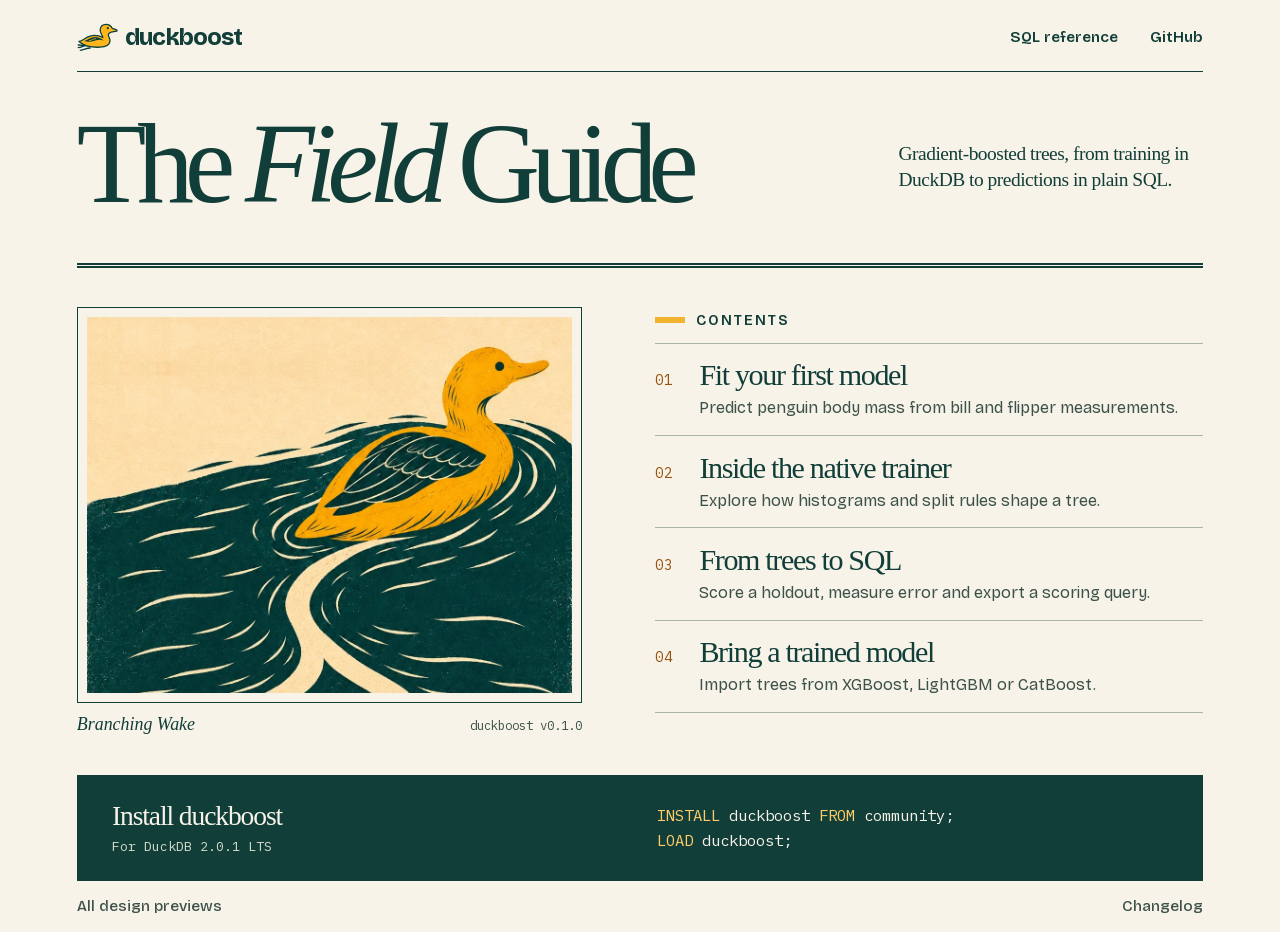
==== design-previews/field-guide/index.html @ 10c16851 "Preview three Branching Wake homepage directions for duckboost" ====
<!doctype html>
<html lang="en">
<head>
  <meta charset="utf-8">
  <meta name="viewport" content="width=device-width, initial-scale=1">
  <meta name="theme-color" content="#f7f3e8">
  <meta name="description" content="A field guide to duckboost. Learn to train boosted trees in DuckDB, score your data and export the fitted model as plain SQL.">
  <title>The Field Guide · duckboost</title>
  <link rel="icon" href="../assets/favicon.png" sizes="32x32">
  <link rel="icon" href="../assets/favicon.svg" type="image/svg+xml">
  <link rel="apple-touch-icon" href="../assets/apple-touch-icon.png">
  <link rel="stylesheet" href="../assets/fonts.css">
  <link rel="stylesheet" href="style.css">
</head>
<body>
  <a class="skip" href="#main">Skip to content</a>
  <div class="sheet">
    <header class="topbar">
      <a class="brand" href="./index.html" aria-label="duckboost field guide home">
        <img src="../assets/duck-mark.svg" alt="" width="43" height="38">
        <span>duckboost</span>
      </a>
      <nav class="primary-nav" aria-label="Main navigation">
        <a href="https://javorraca.github.io/duckboost/reference.html">SQL reference</a>
        <a href="https://github.com/JavOrraca/duckboost">GitHub</a>
      </nav>
    </header>

    <main id="main">
      <header class="masthead">
        <h1>The <em>Field</em> Guide</h1>
        <p>Gradient-boosted trees, from training in DuckDB to predictions in plain SQL.</p>
      </header>

      <div class="spread">
        <figure class="frontispiece">
          <div class="mat">
            <img class="print" src="../assets/portrait-print.webp" alt="A golden duck swims across dark teal water, leaving a wake shaped like a branching tree." fetchpriority="high">
          </div>
          <figcaption>
            <cite>Branching Wake</cite>
            <span>duckboost v0.1.0</span>
          </figcaption>
        </figure>

        <section class="directory" aria-labelledby="contents-heading">
          <div class="section-heading">
            <span class="rubric-rule" aria-hidden="true"></span>
            <h2 id="contents-heading">Contents</h2>
          </div>
          <ol class="chapters">
            <li>
              <a href="https://javorraca.github.io/duckboost/getting-started.html">
                <span class="folio" aria-hidden="true">01</span>
                <span class="entry"><strong>Fit your first model</strong><small>Predict penguin body mass from bill and flipper measurements.</small></span>
              </a>
            </li>
            <li>
              <a href="https://javorraca.github.io/duckboost/vignettes/native-trainer.html">
                <span class="folio" aria-hidden="true">02</span>
                <span class="entry"><strong>Inside the native trainer</strong><small>Explore how histograms and split rules shape a tree.</small></span>
              </a>
            </li>
            <li>
              <a href="https://javorraca.github.io/duckboost/vignettes/train-predict-export.html">
                <span class="folio" aria-hidden="true">03</span>
                <span class="entry"><strong>From trees to SQL</strong><small>Score a holdout, measure error and export a scoring query.</small></span>
              </a>
            </li>
            <li>
              <a href="https://javorraca.github.io/duckboost/vignettes/import-dumps.html">
                <span class="folio" aria-hidden="true">04</span>
                <span class="entry"><strong>Bring a trained model</strong><small>Import trees from XGBoost, LightGBM or CatBoost.</small></span>
              </a>
            </li>
          </ol>
        </section>
      </div>

      <section class="install" aria-labelledby="install-heading">
        <div>
          <h2 id="install-heading">Install duckboost</h2>
          <p>For DuckDB 2.0.1 LTS</p>
        </div>
        <pre><code><span>INSTALL</span> duckboost <span>FROM</span> community;
<span>LOAD</span> duckboost;</code></pre>
      </section>
    </main>

    <footer>
      <a href="../index.html">All design previews</a>
      <a href="https://javorraca.github.io/duckboost/changelog.html">Changelog</a>
    </footer>
  </div>
</body>
</html>
---- design-previews/assets/fonts.css ----
@font-face {
  font-family: "Bricolage Grotesque";
  src: url("bricolage-grotesque-latin.woff2") format("woff2");
  font-style: normal;
  font-weight: 400 800;
  font-display: swap;
}
@font-face {
  font-family: "IBM Plex Mono";
  src: url("ibm-plex-mono-latin.woff2") format("woff2");
  font-style: normal;
  font-weight: 400;
  font-display: swap;
}
---- design-previews/field-guide/style.css ----
:root {
  --paper: #f7f3e8;
  --ink: #123e39;
  --body: #3c5149;
  --rule: #adb6a4;
  --accent: #97500d;
  --sun: #efb32e;
  --sans: "Bricolage Grotesque", Arial, sans-serif;
  --serif: Georgia, "Times New Roman", serif;
  --mono: "IBM Plex Mono", ui-monospace, monospace;
  color-scheme: light;
  font-family: var(--sans);
  color: var(--ink);
  background: var(--paper);
}

* { box-sizing: border-box; }
body { margin: 0; }
a { color: inherit; text-decoration-thickness: 1px; text-underline-offset: .22em; }
a:focus-visible { outline: 3px solid var(--accent); outline-offset: 5px; }
::selection { color: var(--ink); background: #f3ca69; }

.skip {
  position: absolute;
  top: .5rem;
  left: .5rem;
  z-index: 1;
  padding: .7rem 1rem;
  background: white;
  transform: translateY(-180%);
}
.skip:focus { transform: none; }
.sheet { width: min(88%, 84rem); margin-inline: auto; }

.topbar {
  display: flex;
  align-items: center;
  justify-content: space-between;
  gap: 1.5rem;
  padding: 1.2rem 0 1.05rem;
  border-bottom: 1px solid var(--ink);
}
.brand, .primary-nav { display: flex; align-items: center; }
.brand {
  gap: .42rem;
  font-size: 1.5rem;
  font-weight: 750;
  letter-spacing: -.035em;
  text-decoration: none;
}
.brand img { width: 2.6rem; height: 2.2rem; object-fit: contain; }
.primary-nav { gap: clamp(1rem, 2.5vw, 2.25rem); }
.primary-nav a, footer a { text-decoration: none; font-size: .96rem; font-weight: 600; }
.primary-nav a:hover, footer a:hover { text-decoration: underline; }

.masthead {
  display: grid;
  grid-template-columns: minmax(0, 2.15fr) minmax(14rem, .85fr);
  align-items: center;
  gap: clamp(1.5rem, 4vw, 4.5rem);
  padding: clamp(1.75rem, 2.8vw, 2.8rem) 0 clamp(2rem, 3.4vw, 3.5rem);
  border-bottom: 5px double var(--ink);
}
h1, h2, p, ol, figure, pre { margin: 0; }
h1 {
  font: 400 clamp(4rem, 8.9vw, 8.75rem)/.98 var(--serif);
  letter-spacing: -.082em;
  white-space: nowrap;
}
h1 em { font-weight: 400; }
.masthead p {
  max-width: 23rem;
  margin-top: .4rem;
  font: 400 clamp(1.2rem, 1.52vw, 1.6rem)/1.35 var(--serif);
  letter-spacing: -.025em;
  text-wrap: pretty;
}
.spread {
  display: grid;
  grid-template-columns: minmax(0, .96fr) minmax(0, 1.04fr);
  gap: clamp(2rem, 5.7vw, 6rem);
  padding: clamp(1.9rem, 3vw, 3.1rem) 0;
  align-items: start;
}
.frontispiece { min-width: 0; }
.mat {
  padding: clamp(.45rem, .7vw, .7rem);
  border: 1px solid var(--ink);
}
.print {
  display: block;
  width: 100%;
  aspect-ratio: 1.29;
  object-fit: cover;
  object-position: 50% 12%;
  background: #efcc8a;
}
figcaption {
  display: flex;
  justify-content: space-between;
  align-items: baseline;
  flex-wrap: wrap;
  gap: .5rem;
  margin-top: .65rem;
}
figcaption cite { font: italic 1.12rem/1.3 var(--serif); }
figcaption span { font: .78rem/1.5 var(--mono); color: var(--body); }
.section-heading { display: flex; gap: .7rem; align-items: center; padding: .2rem 0 .8rem; }
.rubric-rule { height: .42rem; width: 1.85rem; background: var(--sun); }
.section-heading h2 {
  font: 600 .91rem/1.4 var(--sans);
  letter-spacing: .115em;
  text-transform: uppercase;
}
.chapters { list-style: none; padding: 0; }
.chapters li { border-top: 1px solid var(--rule); }
.chapters li:last-child { border-bottom: 1px solid var(--rule); }
.chapters a {
  display: grid;
  grid-template-columns: 2.4rem minmax(0, 1fr);
  gap: .35rem;
  align-items: baseline;
  padding: clamp(.7rem, 1.2vw, 1.25rem) 0;
  text-decoration: none;
}
.folio { font: .89rem/1.5 var(--mono); color: var(--accent); }
.entry strong {
  display: block;
  font: 400 clamp(1.5rem, 2.35vw, 2.45rem)/1.12 var(--serif);
  letter-spacing: -.045em;
}
.entry small {
  display: block;
  margin-top: .28rem;
  color: var(--body);
  font-size: 1rem;
  line-height: 1.4;
  text-wrap: pretty;
}
.chapters a:hover .entry strong {
  text-decoration: underline;
  text-decoration-color: #b88219;
  text-decoration-thickness: .07em;
  text-underline-offset: .14em;
}

.install {
  display: grid;
  grid-template-columns: minmax(0, .96fr) minmax(0, 1.04fr);
  gap: clamp(2rem, 5.7vw, 6rem);
  background: var(--ink);
  color: var(--paper);
  padding: 1.5rem 2.2rem;
  align-items: center;
}
.install h2 { font: 400 clamp(1.65rem, 2.15vw, 2.2rem)/1.22 var(--serif); letter-spacing: -.04em; }
.install p { margin-top: .25rem; font: .83rem/1.5 var(--mono); color: #d3dbc9; }
.install pre { white-space: pre-wrap; overflow-wrap: anywhere; }
.install code { font: .98rem/1.6 var(--mono); }
.install code span { color: #ffcc69; }
footer {
  display: flex;
  justify-content: space-between;
  align-items: center;
  padding: 1.05rem 0;
  color: var(--body);
}
footer a { font-weight: 500; }

@media (max-width: 62rem) {
  .sheet { width: 91%; }
  .masthead { grid-template-columns: minmax(0, 1.8fr) minmax(14rem, 1fr); }
  .spread, .install { gap: 2rem; }
  .install { grid-template-columns: minmax(0, .85fr) minmax(0, 1.15fr); }
  .print { aspect-ratio: .94; }
  .chapters a { grid-template-columns: 1.9rem minmax(0, 1fr); }
}
@media (max-width: 46rem) {
  .sheet { width: auto; margin: 0 clamp(1.1rem, 5vw, 2rem); }
  .topbar { gap: .7rem; padding: .85rem 0; }
  .brand { font-size: 1.25rem; gap: .22rem; }
  .brand img { width: 2.05rem; height: 1.85rem; }
  .primary-nav { gap: 1rem; }
  .primary-nav a { font-size: .88rem; }
  .masthead { grid-template-columns: 1fr; gap: .72rem; padding: 1.4rem 0 1.25rem; }
  h1 { font-size: clamp(3rem, 11.6vw, 5.5rem); }
  .masthead p { margin: 0; max-width: 35rem; font-size: 1.14rem; }
  .spread { grid-template-columns: 1fr; gap: 1.55rem; padding: 1.3rem 0 1.65rem; }
  .print { aspect-ratio: 1.26; object-position: 50% 12%; }
  .section-heading { padding-bottom: .6rem; }
  .chapters a { padding: .85rem 0; grid-template-columns: 2rem minmax(0, 1fr); }
  .entry strong { font-size: 1.7rem; }
  .install { grid-template-columns: 1fr; gap: 1rem; padding: 1.3rem; }
  .install code { font-size: .9rem; }
}
@media (max-width: 22rem) {
  .sheet { margin-inline: 1rem; }
  .primary-nav { gap: .65rem; }
  .brand img { width: 1.7rem; }
}
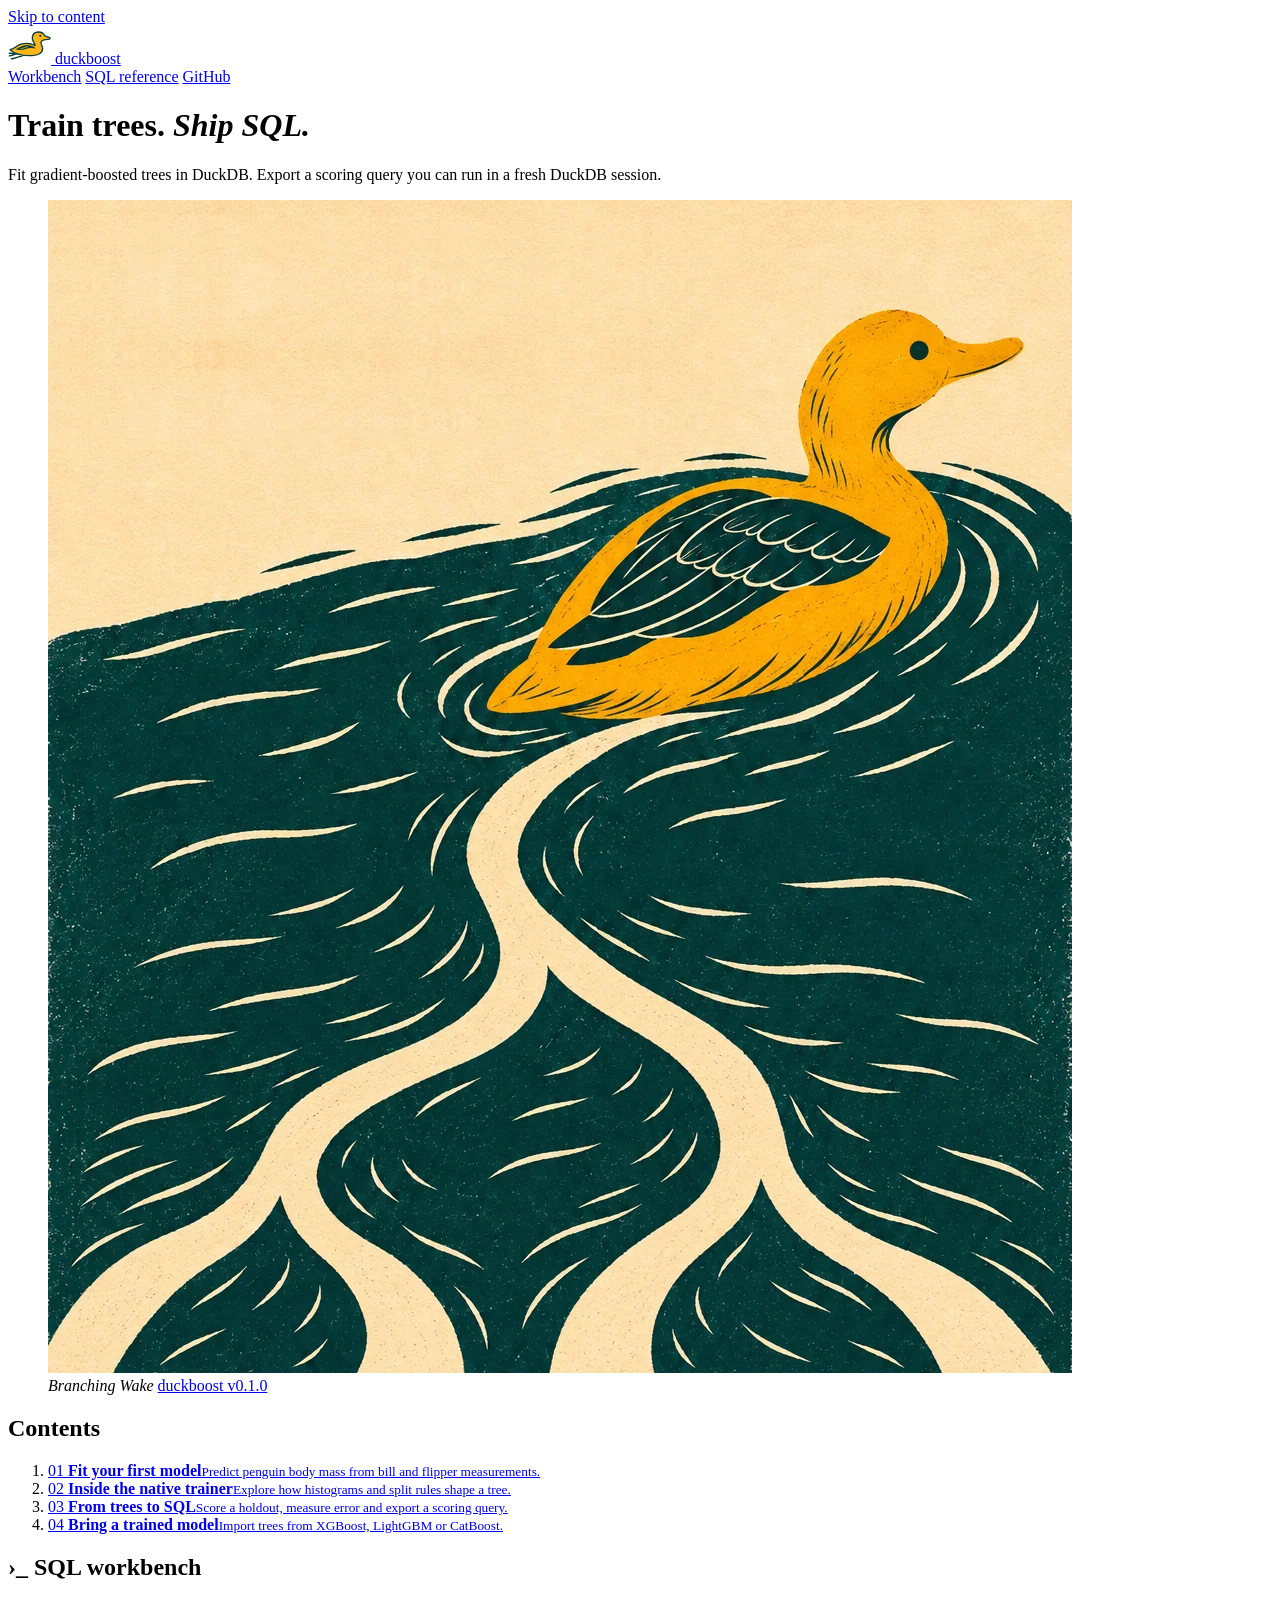
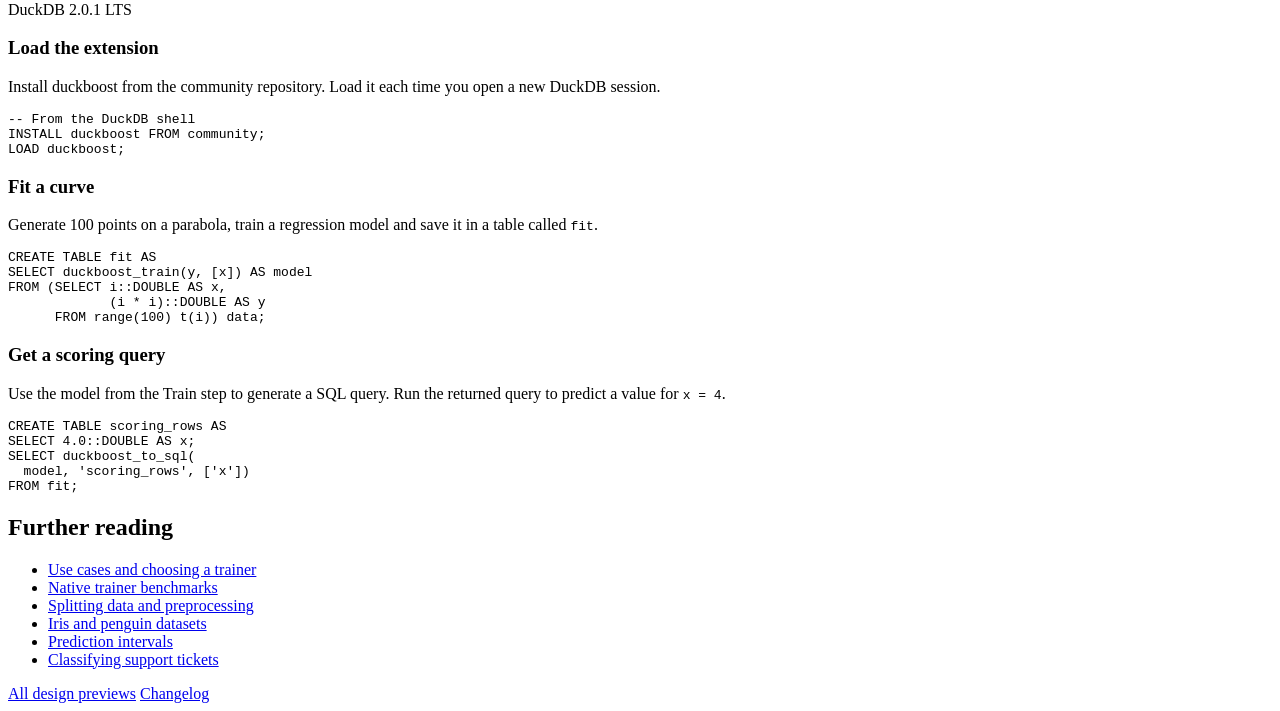
==== commit 9d56a99b: "Build the Field Guide homepage with an interactive SQL workbench" ====
--- a/design-previews/field-guide/index.html
+++ b/design-previews/field-guide/index.html
@@ -4,16 +4,18 @@
   <meta charset="utf-8">
   <meta name="viewport" content="width=device-width, initial-scale=1">
   <meta name="theme-color" content="#f7f3e8">
-  <meta name="description" content="A field guide to duckboost. Learn to train boosted trees in DuckDB, score your data and export the fitted model as plain SQL.">
-  <title>The Field Guide · duckboost</title>
+  <title>Train trees. Ship SQL. · duckboost</title>
+  <meta name="description" content="Train gradient-boosted trees inside DuckDB and export the model as plain SQL.">
   <link rel="icon" href="../assets/favicon.png" sizes="32x32">
   <link rel="icon" href="../assets/favicon.svg" type="image/svg+xml">
   <link rel="apple-touch-icon" href="../assets/apple-touch-icon.png">
   <link rel="stylesheet" href="../assets/fonts.css">
-  <link rel="stylesheet" href="style.css">
+  <link rel="stylesheet" href="edition/home.css">
+  <link rel="stylesheet" href="edition/workbench.css">
+  <script defer src="edition/workbench.js"></script>
 </head>
 <body>
-  <a class="skip" href="#main">Skip to content</a>
+<a class="skip" href="#main">Skip to content</a>
   <div class="sheet">
     <header class="topbar">
       <a class="brand" href="./index.html" aria-label="duckboost field guide home">
@@ -21,15 +23,16 @@
         <span>duckboost</span>
       </a>
       <nav class="primary-nav" aria-label="Main navigation">
+        <a href="#workbench">Workbench</a>
         <a href="https://javorraca.github.io/duckboost/reference.html">SQL reference</a>
         <a href="https://github.com/JavOrraca/duckboost">GitHub</a>
       </nav>
     </header>
 
     <main id="main">
-      <header class="masthead">
-        <h1>The <em>Field</em> Guide</h1>
-        <p>Gradient-boosted trees, from training in DuckDB to predictions in plain SQL.</p>
+      <header class="masthead quarto-title-block" id="title-block-header">
+        <h1><span>Train trees.</span> <em>Ship SQL.</em></h1>
+        <p>Fit gradient-boosted trees in DuckDB. Export a scoring query you can run in a fresh DuckDB session.</p>
       </header>
 
       <div class="spread">
@@ -39,7 +42,7 @@
           </div>
           <figcaption>
             <cite>Branching Wake</cite>
-            <span>duckboost v0.1.0</span>
+            <a href="https://javorraca.github.io/duckboost/changelog.html">duckboost v0.1.0</a>
           </figcaption>
         </figure>
 
@@ -77,14 +80,69 @@
         </section>
       </div>
 
-      <section class="install" aria-labelledby="install-heading">
-        <div>
-          <h2 id="install-heading">Install duckboost</h2>
-          <p>For DuckDB 2.0.1 LTS</p>
-        </div>
-        <pre><code><span>INSTALL</span> duckboost <span>FROM</span> community;
-<span>LOAD</span> duckboost;</code></pre>
-      </section>
+<section class="sql-workbench" id="workbench" aria-labelledby="workbench-title">
+  <header class="workbench-header">
+    <h2 id="workbench-title"><span aria-hidden="true">›_</span> SQL workbench</h2>
+    <span class="workbench-engine">DuckDB 2.0.1 LTS</span>
+  </header>
+  <div class="workbench-body">
+    <div class="workbench-tools" hidden>
+      <div role="tablist" aria-label="SQL examples">
+        <button type="button" role="tab" id="workbench-install-tab" aria-controls="workbench-install" aria-selected="true">Install</button>
+        <button type="button" role="tab" id="workbench-train-tab" aria-controls="workbench-train" aria-selected="false" tabindex="-1">Train</button>
+        <button type="button" role="tab" id="workbench-export-tab" aria-controls="workbench-export" aria-selected="false" tabindex="-1">Export</button>
+      </div>
+      <button type="button" class="workbench-copy" aria-label="Copy SQL">
+        <svg width="15" height="15" viewBox="0 0 16 16" fill="none" stroke="currentColor" stroke-width="1.35" aria-hidden="true"><rect x="5" y="5" width="8" height="9" rx="1.3"/><path d="M10 3H4a2 2 0 0 0-2 2v6"/></svg>
+        <span>Copy</span>
+      </button>
+    </div>
+    <div class="workbench-sample" id="workbench-install">
+      <div class="workbench-note">
+        <h3>Load the extension</h3>
+        <p>Install duckboost from the community repository. Load it each time you open a new DuckDB session.</p>
+      </div>
+      <pre class="workbench-code"><code><span class="workbench-comment">-- From the DuckDB shell</span>
+<span class="workbench-keyword">INSTALL</span> duckboost <span class="workbench-keyword">FROM</span> community;
+<span class="workbench-keyword">LOAD</span> duckboost;</code></pre>
+    </div>
+    <div class="workbench-sample" id="workbench-train">
+      <div class="workbench-note">
+        <h3>Fit a curve</h3>
+        <p>Generate 100 points on a parabola, train a regression model and save it in a table called <code>fit</code>.</p>
+      </div>
+      <pre class="workbench-code"><code><span class="workbench-keyword">CREATE TABLE</span> fit <span class="workbench-keyword">AS</span>
+<span class="workbench-keyword">SELECT</span> <span class="workbench-fn">duckboost_train</span>(y, [x]) <span class="workbench-keyword">AS</span> model
+<span class="workbench-keyword">FROM</span> (<span class="workbench-keyword">SELECT</span> i::DOUBLE <span class="workbench-keyword">AS</span> x,
+             (i * i)::DOUBLE <span class="workbench-keyword">AS</span> y
+      <span class="workbench-keyword">FROM</span> <span class="workbench-fn">range</span>(100) t(i)) data;</code></pre>
+    </div>
+    <div class="workbench-sample" id="workbench-export">
+      <div class="workbench-note">
+        <h3>Get a scoring query</h3>
+        <p>Use the model from the Train step to generate a SQL query. Run the returned query to predict a value for <code>x = 4</code>.</p>
+      </div>
+      <pre class="workbench-code"><code><span class="workbench-keyword">CREATE TABLE</span> scoring_rows <span class="workbench-keyword">AS</span>
+<span class="workbench-keyword">SELECT</span> 4.0::DOUBLE <span class="workbench-keyword">AS</span> x;
+<span class="workbench-keyword">SELECT</span> <span class="workbench-fn">duckboost_to_sql</span>(
+  model, <span class="workbench-str">'scoring_rows'</span>, [<span class="workbench-str">'x'</span>])
+<span class="workbench-keyword">FROM</span> fit;</code></pre>
+    </div>
+    <p class="workbench-status" role="status"></p>
+  </div>
+</section>
+
+      <nav class="reading" aria-labelledby="reading-heading">
+        <h2 id="reading-heading">Further reading</h2>
+        <ul>
+          <li><a href="https://javorraca.github.io/duckboost/use-cases.html">Use cases and choosing a trainer</a></li>
+          <li><a href="https://javorraca.github.io/duckboost/benchmarks.html">Native trainer benchmarks</a></li>
+          <li><a href="https://javorraca.github.io/duckboost/vignettes/split-and-preprocess.html">Splitting data and preprocessing</a></li>
+          <li><a href="https://javorraca.github.io/duckboost/vignettes/datasets.html">Iris and penguin datasets</a></li>
+          <li><a href="https://javorraca.github.io/duckboost/vignettes/prediction-intervals.html">Prediction intervals</a></li>
+          <li><a href="https://javorraca.github.io/duckboost/vignettes/support-tickets-text.html">Classifying support tickets</a></li>
+        </ul>
+      </nav>
     </main>
 
     <footer>
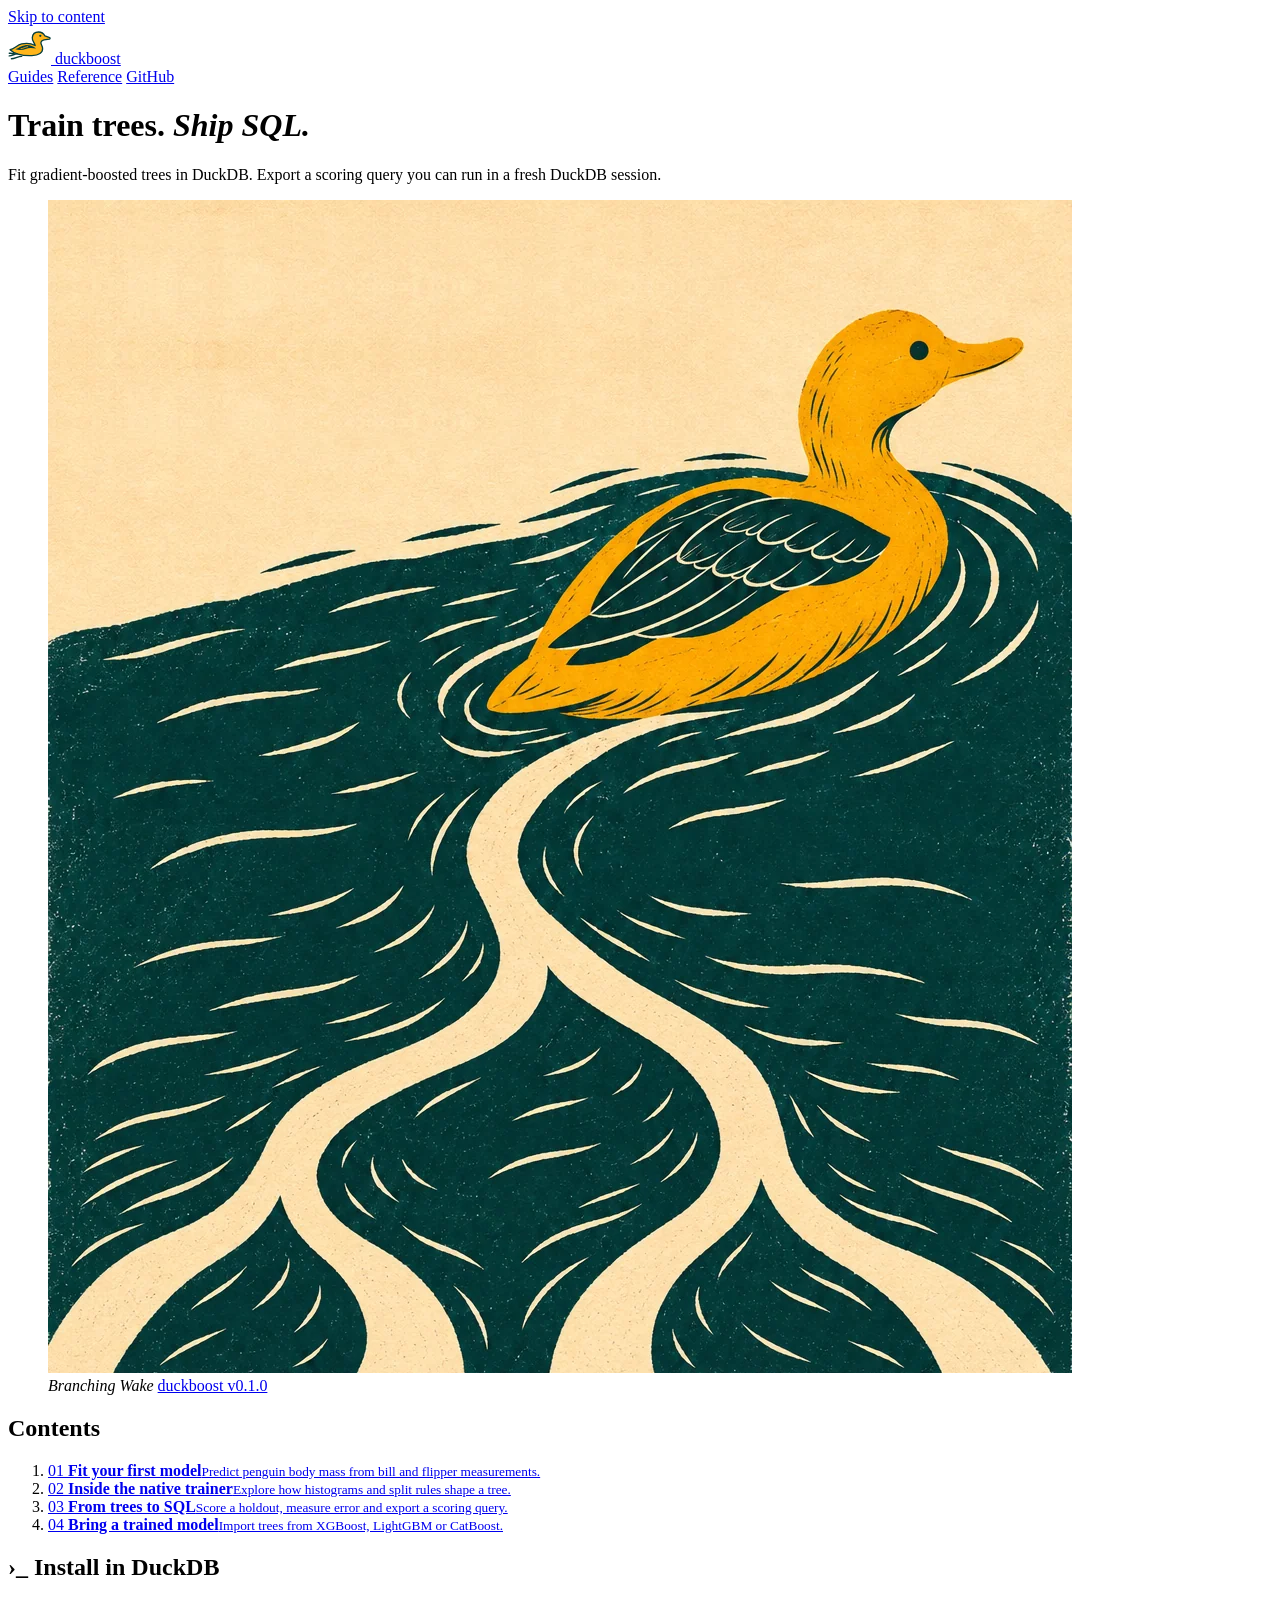
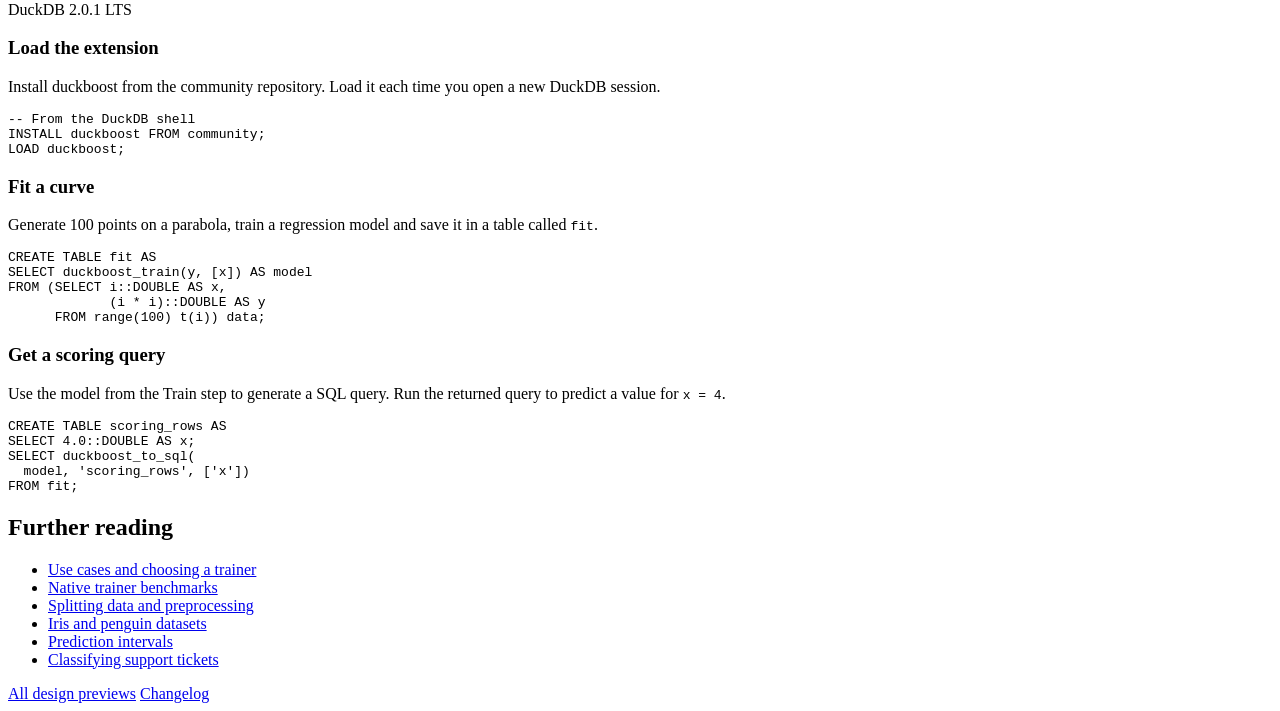
==== commit 86c0eff1: "Extend the Field Guide into guides and a searchable SQL reference" ====
--- a/design-previews/field-guide/index.html
+++ b/design-previews/field-guide/index.html
@@ -10,24 +10,24 @@
   <link rel="icon" href="../assets/favicon.svg" type="image/svg+xml">
   <link rel="apple-touch-icon" href="../assets/apple-touch-icon.png">
   <link rel="stylesheet" href="../assets/fonts.css">
-  <link rel="stylesheet" href="edition/home.css">
-  <link rel="stylesheet" href="edition/workbench.css">
-  <script defer src="edition/workbench.js"></script>
+  <link rel="stylesheet" href="site/field-guide/home.css">
+  <link rel="stylesheet" href="site/field-guide/workbench.css">
+  <script defer src="site/field-guide/workbench.js"></script>
 </head>
 <body>
+<div class="sheet">
 <a class="skip" href="#main">Skip to content</a>
-  <div class="sheet">
-    <header class="topbar">
-      <a class="brand" href="./index.html" aria-label="duckboost field guide home">
-        <img src="../assets/duck-mark.svg" alt="" width="43" height="38">
-        <span>duckboost</span>
-      </a>
-      <nav class="primary-nav" aria-label="Main navigation">
-        <a href="#workbench">Workbench</a>
-        <a href="https://javorraca.github.io/duckboost/reference.html">SQL reference</a>
-        <a href="https://github.com/JavOrraca/duckboost">GitHub</a>
-      </nav>
-    </header>
+<header class="topbar">
+  <a class="brand" href="./index.html" aria-label="duckboost home">
+    <img src="../assets/duck-mark.svg" alt="" width="43" height="38">
+    <span>duckboost</span>
+  </a>
+  <nav class="primary-nav" aria-label="Main navigation">
+    <a href="https://javorraca.github.io/duckboost/guides.html" aria-current="false">Guides</a>
+    <a href="https://javorraca.github.io/duckboost/reference.html">Reference</a>
+    <a href="https://github.com/JavOrraca/duckboost">GitHub</a>
+  </nav>
+</header>
 
     <main id="main">
       <header class="masthead quarto-title-block" id="title-block-header">
@@ -82,7 +82,7 @@
 
 <section class="sql-workbench" id="workbench" aria-labelledby="workbench-title">
   <header class="workbench-header">
-    <h2 id="workbench-title"><span aria-hidden="true">›_</span> SQL workbench</h2>
+    <h2 id="workbench-title"><span aria-hidden="true">›_</span> Install in DuckDB</h2>
     <span class="workbench-engine">DuckDB 2.0.1 LTS</span>
   </header>
   <div class="workbench-body">
@@ -150,5 +150,19 @@
       <a href="https://javorraca.github.io/duckboost/changelog.html">Changelog</a>
     </footer>
   </div>
+  <script>
+    // The standalone gallery uses the published docs until the local Pages build is available.
+    const publishedDocs = "https://javorraca.github.io/duckboost/";
+    const localDocs = new URL("site/_site/", document.baseURI);
+    const builtIcon = new Image();
+    builtIcon.onload = () => {
+      for (const link of document.querySelectorAll("a[href]")) {
+        if (link.href.startsWith(publishedDocs)) {
+          link.href = new URL(link.href.slice(publishedDocs.length), localDocs).href;
+        }
+      }
+    };
+    builtIcon.src = new URL("field-guide/assets/favicon.png", localDocs).href;
+  </script>
 </body>
 </html>
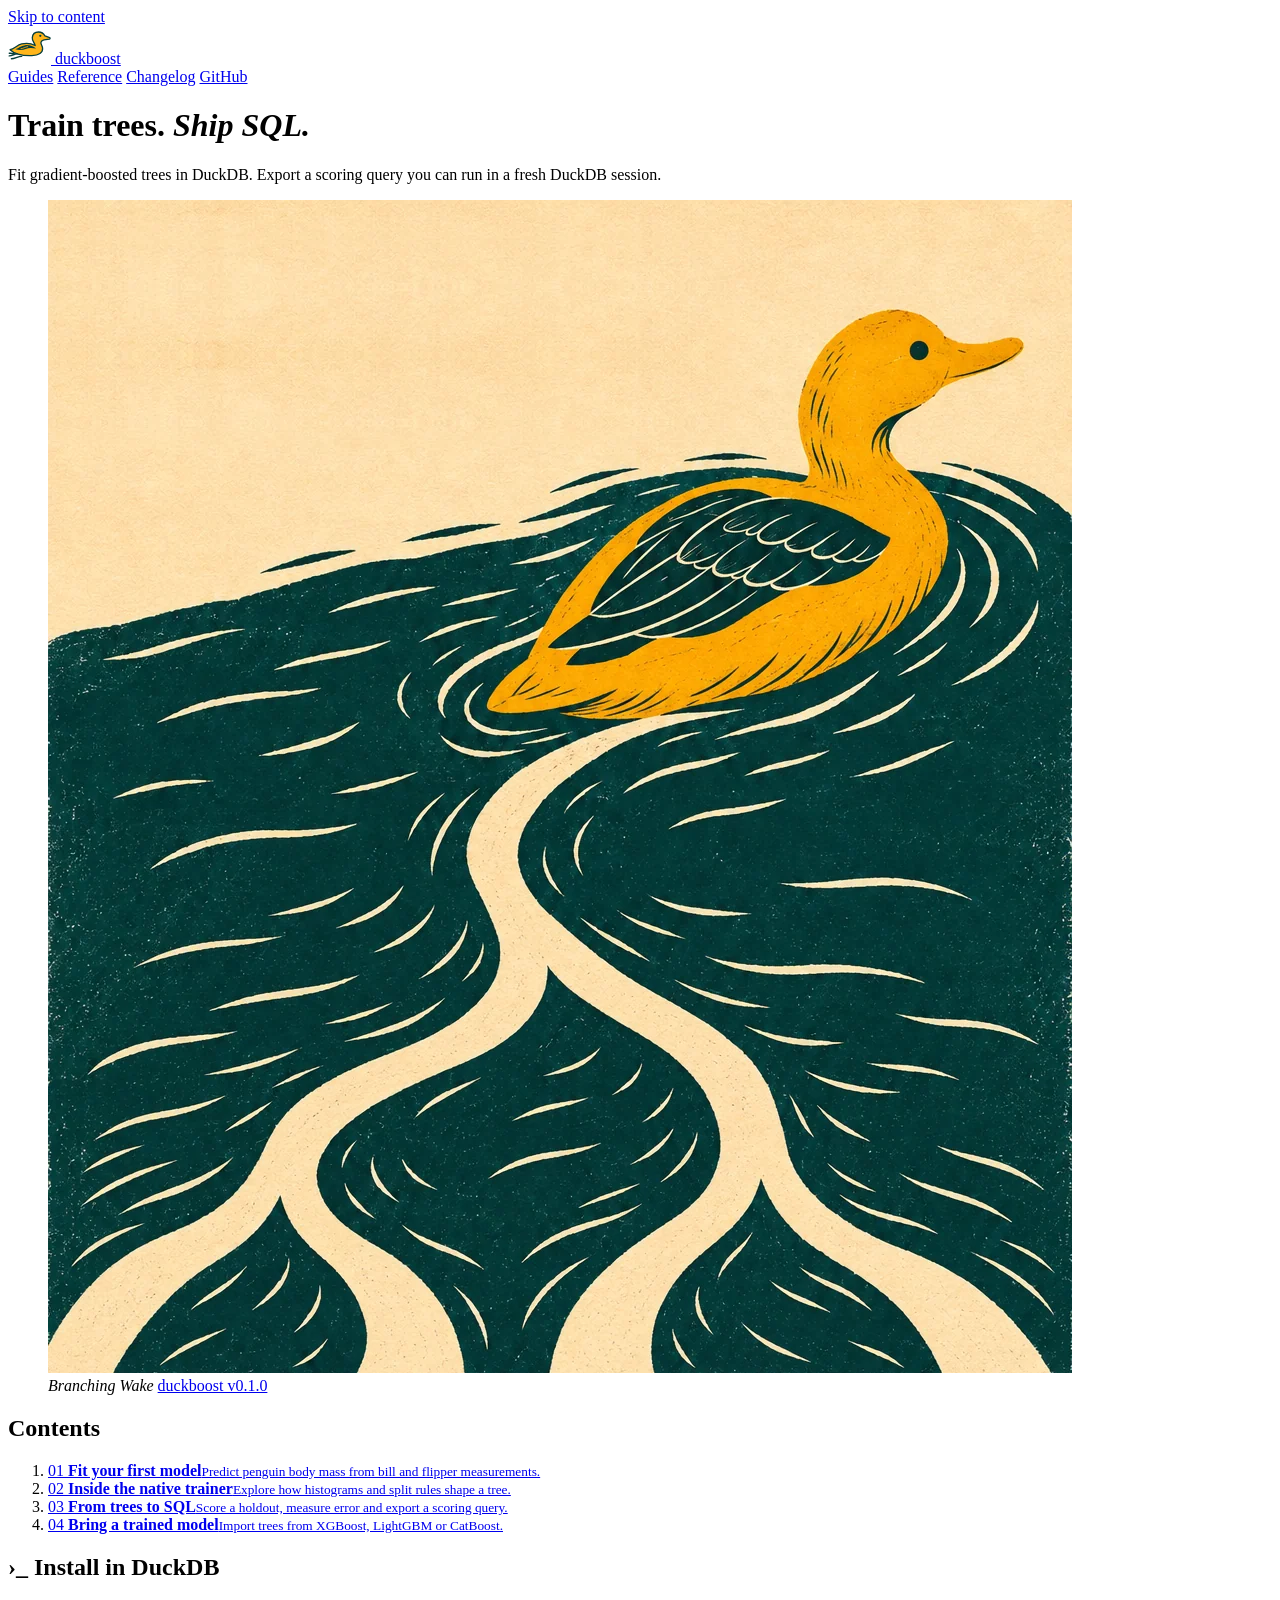
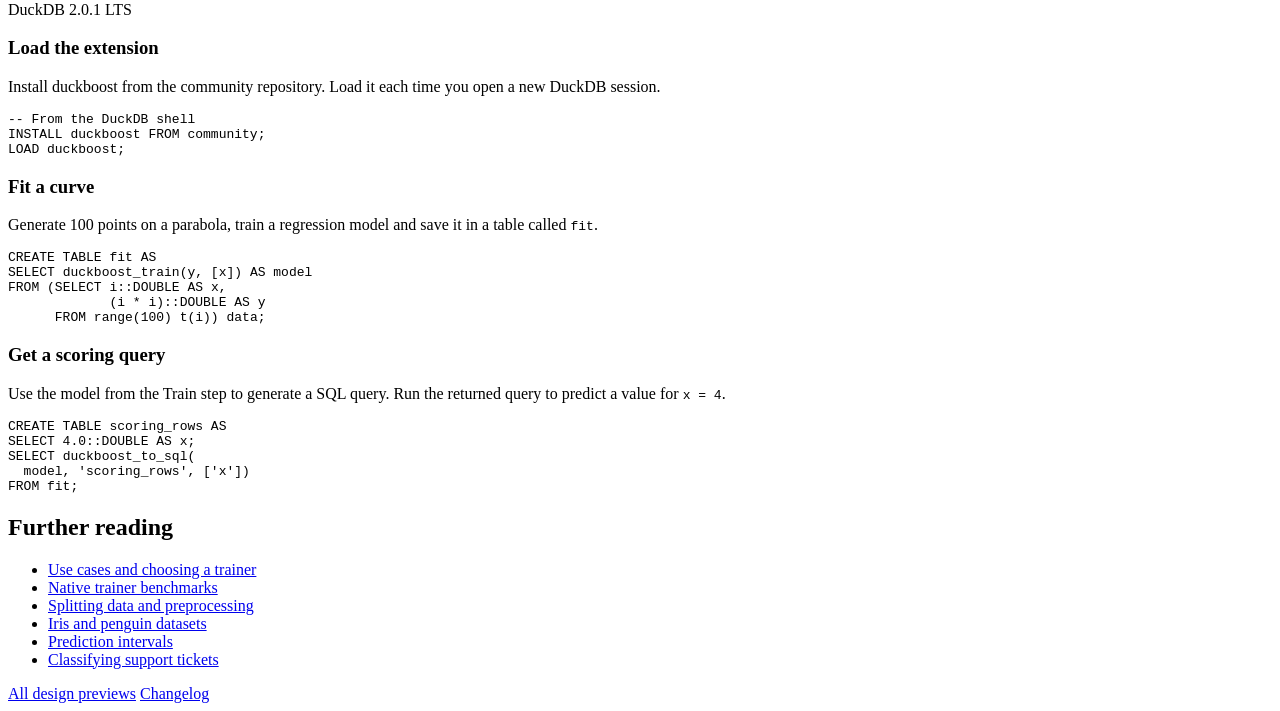
==== commit b91edae0: "Add Changelog to site navigation and simplify the Guides footer" ====
--- a/design-previews/field-guide/index.html
+++ b/design-previews/field-guide/index.html
@@ -25,6 +25,7 @@
   <nav class="primary-nav" aria-label="Main navigation">
     <a href="https://javorraca.github.io/duckboost/guides.html" aria-current="false">Guides</a>
     <a href="https://javorraca.github.io/duckboost/reference.html">Reference</a>
+    <a href="https://javorraca.github.io/duckboost/changelog.html">Changelog</a>
     <a href="https://github.com/JavOrraca/duckboost">GitHub</a>
   </nav>
 </header>
